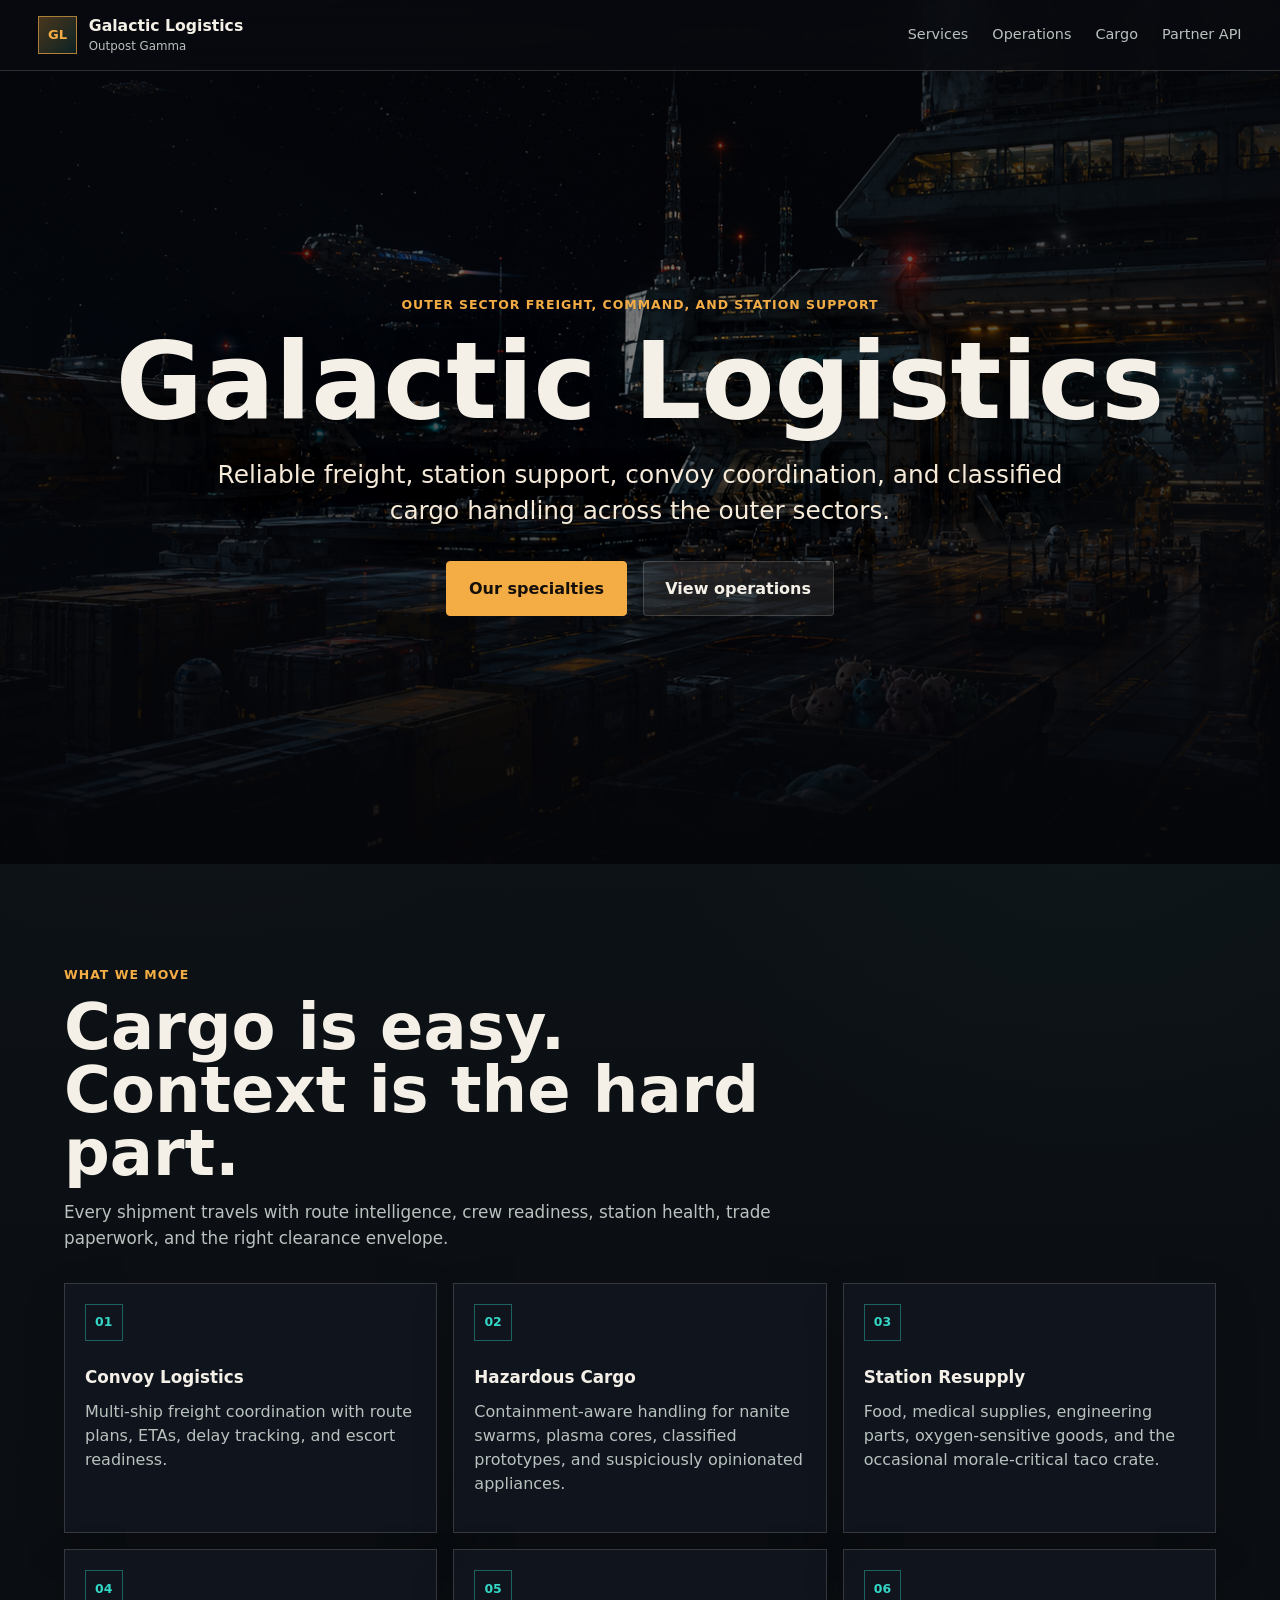
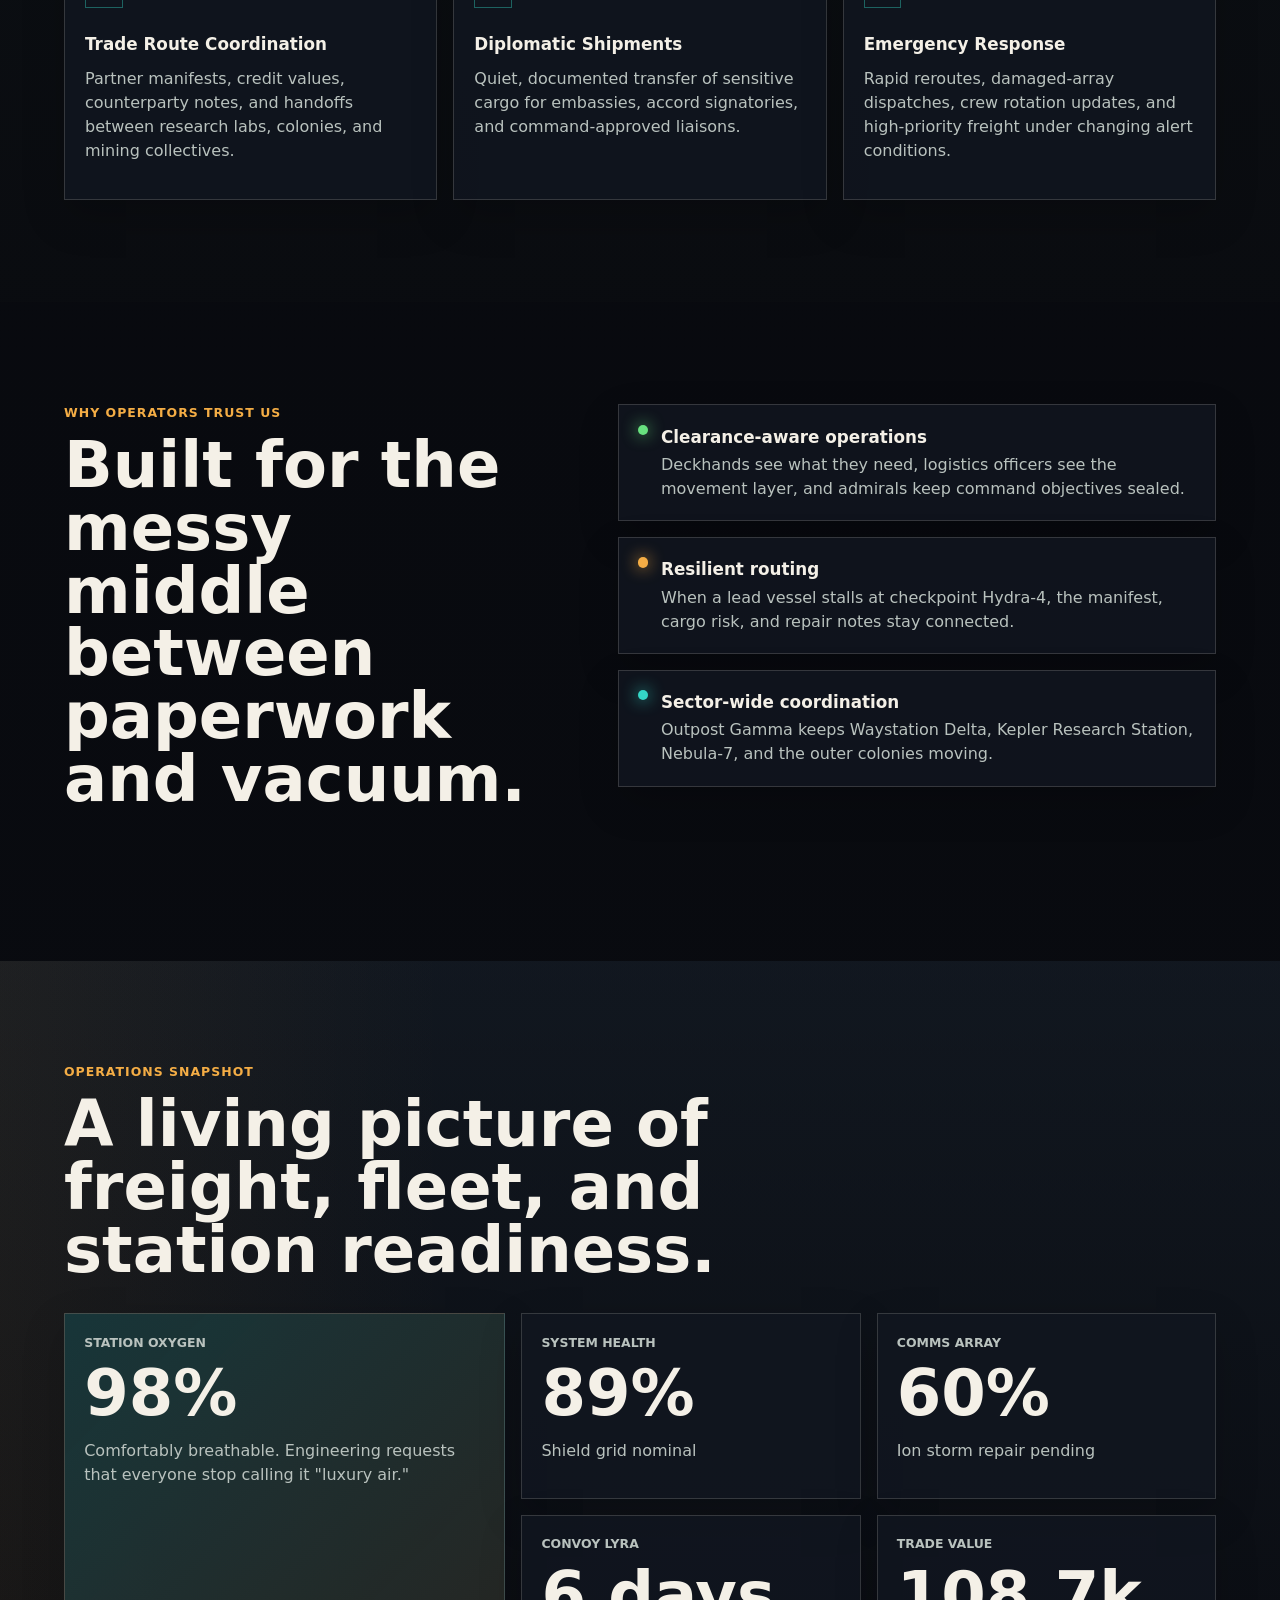
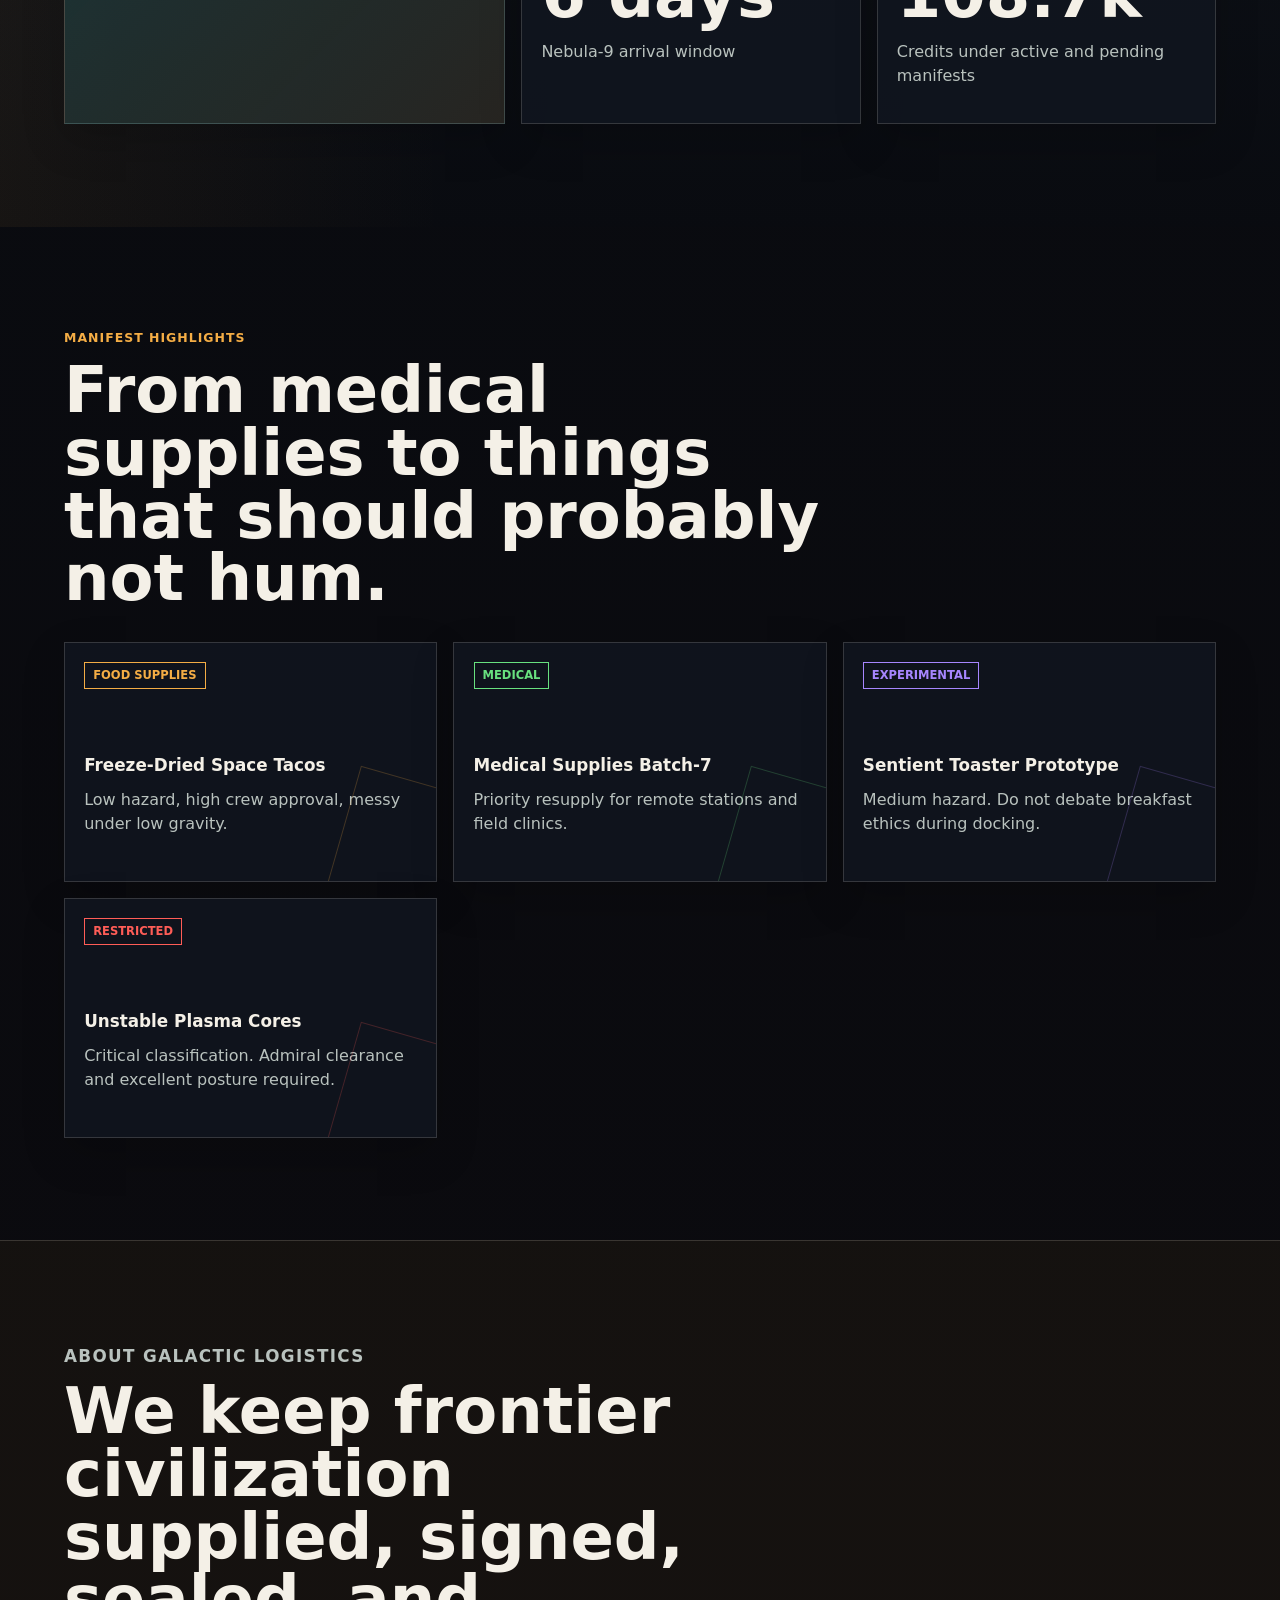
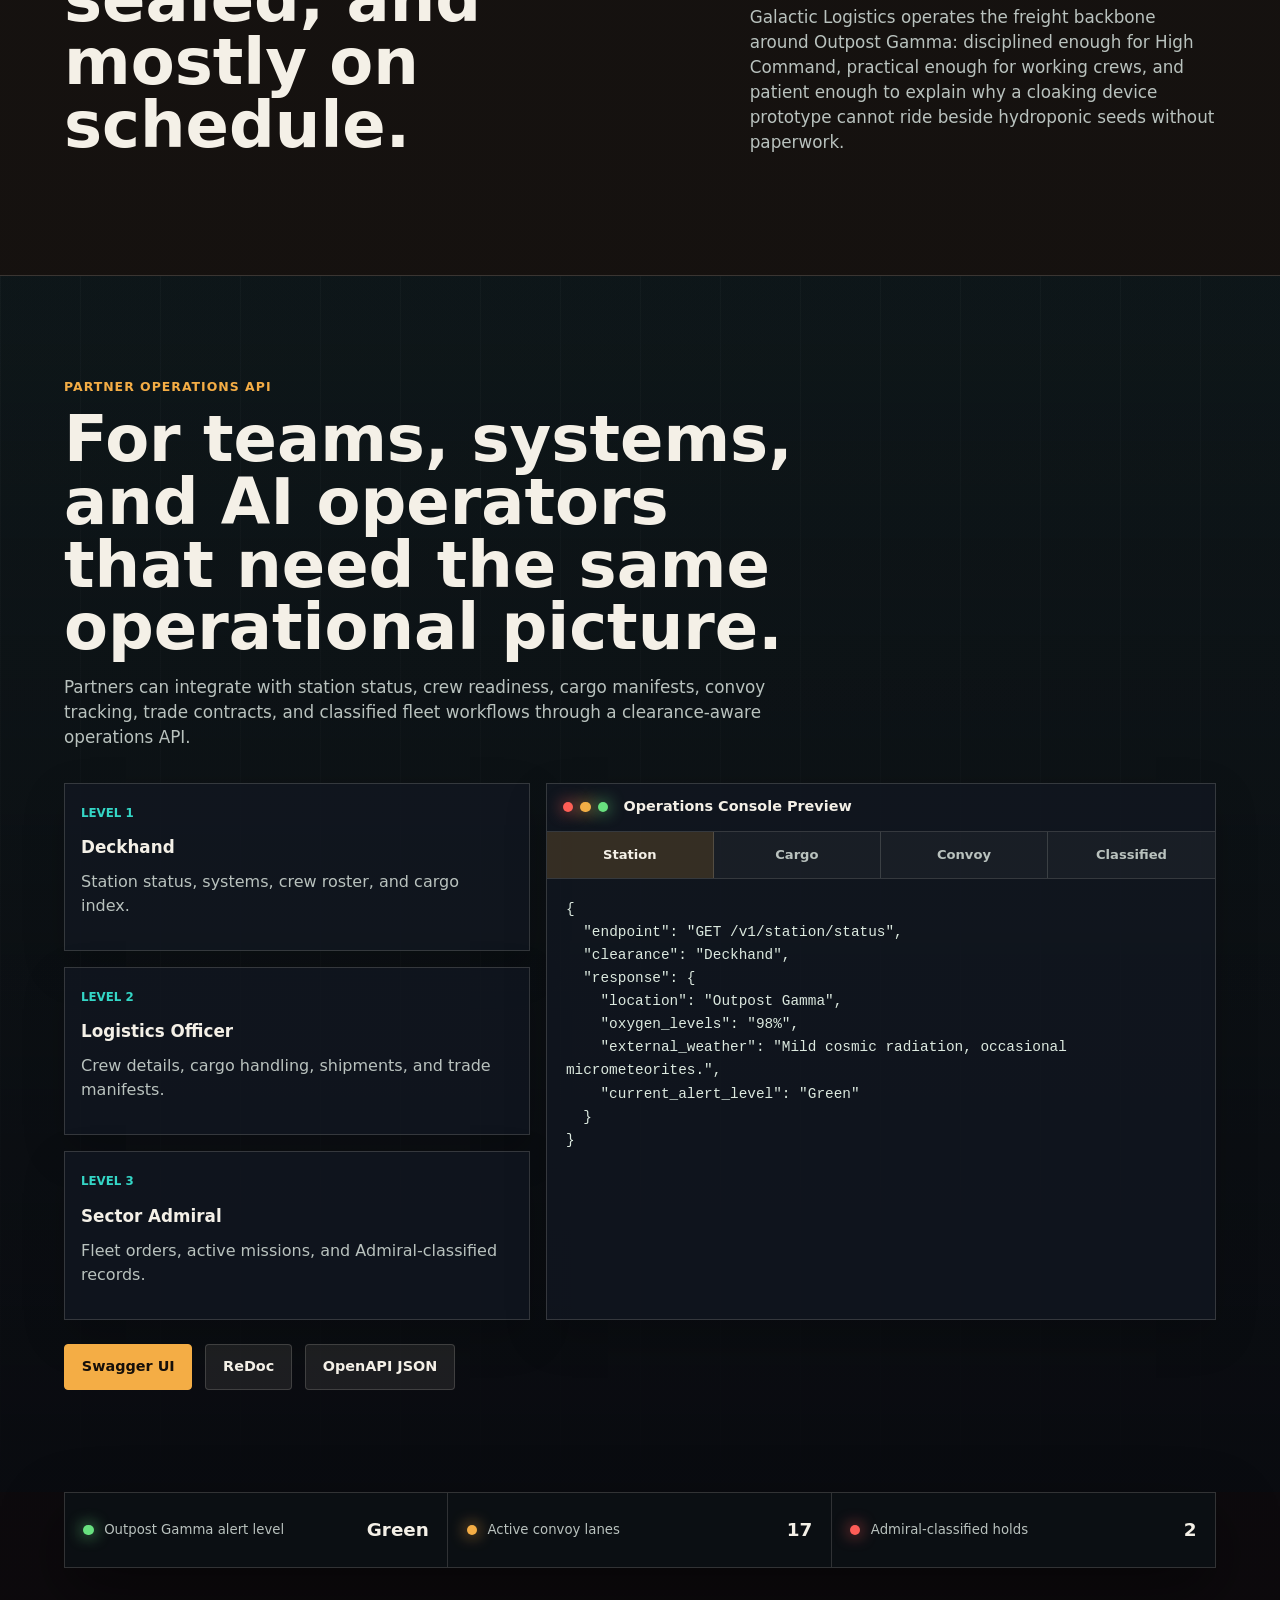
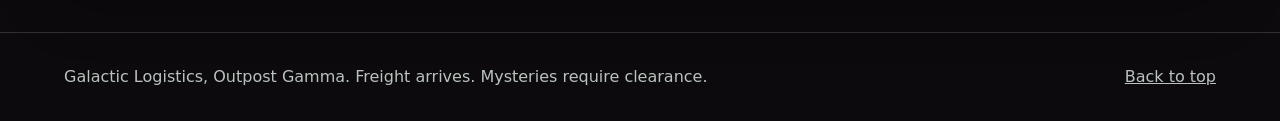
==== site/index.html @ a6efab92 "added a website" ====
<!doctype html>
<html lang="en">
<head>
  <meta charset="utf-8">
  <meta name="viewport" content="width=device-width, initial-scale=1">
  <title>Galactic Logistics | Outpost Gamma</title>
  <meta name="description" content="Deep-space freight, station support, convoy coordination, and classified cargo handling across the outer sectors.">
  <link rel="stylesheet" href="styles.css">
</head>
<body>
  <header class="site-header" aria-label="Site header">
    <a class="brand" href="#top" aria-label="Galactic Logistics home">
      <span class="brand-mark" aria-hidden="true">GL</span>
      <span>
        <strong>Galactic Logistics</strong>
        <small>Outpost Gamma</small>
      </span>
    </a>
    <nav class="nav-links" aria-label="Primary navigation">
      <a href="#services">Services</a>
      <a href="#operations">Operations</a>
      <a href="#cargo">Cargo</a>
      <a href="#api">Partner API</a>
    </nav>
  </header>

  <main id="top">
    <section class="hero" aria-labelledby="hero-title">
      <img class="hero-image" src="assets/outpost-gamma-hero.png" alt="Outpost Gamma deep-space logistics hub with cargo ships and illuminated docking lanes.">
      <div class="hero-shade" aria-hidden="true"></div>
      <div class="hero-content">
        <p class="eyebrow">Outer sector freight, command, and station support</p>
        <h1 id="hero-title">Galactic Logistics</h1>
        <p class="hero-copy">Reliable freight, station support, convoy coordination, and classified cargo handling across the outer sectors.</p>
        <div class="hero-actions">
          <a class="button primary" href="#services">Our specialties</a>
          <a class="button secondary" href="#operations">View operations</a>
        </div>
      </div>
    </section>

    <section id="services" class="section services" aria-labelledby="services-title">
      <div class="section-heading">
        <p class="eyebrow">What we move</p>
        <h2 id="services-title">Cargo is easy. Context is the hard part.</h2>
        <p>Every shipment travels with route intelligence, crew readiness, station health, trade paperwork, and the right clearance envelope.</p>
      </div>
      <div class="service-grid">
        <article class="service-card">
          <span class="service-icon" aria-hidden="true">01</span>
          <h3>Convoy Logistics</h3>
          <p>Multi-ship freight coordination with route plans, ETAs, delay tracking, and escort readiness.</p>
        </article>
        <article class="service-card">
          <span class="service-icon" aria-hidden="true">02</span>
          <h3>Hazardous Cargo</h3>
          <p>Containment-aware handling for nanite swarms, plasma cores, classified prototypes, and suspiciously opinionated appliances.</p>
        </article>
        <article class="service-card">
          <span class="service-icon" aria-hidden="true">03</span>
          <h3>Station Resupply</h3>
          <p>Food, medical supplies, engineering parts, oxygen-sensitive goods, and the occasional morale-critical taco crate.</p>
        </article>
        <article class="service-card">
          <span class="service-icon" aria-hidden="true">04</span>
          <h3>Trade Route Coordination</h3>
          <p>Partner manifests, credit values, counterparty notes, and handoffs between research labs, colonies, and mining collectives.</p>
        </article>
        <article class="service-card">
          <span class="service-icon" aria-hidden="true">05</span>
          <h3>Diplomatic Shipments</h3>
          <p>Quiet, documented transfer of sensitive cargo for embassies, accord signatories, and command-approved liaisons.</p>
        </article>
        <article class="service-card">
          <span class="service-icon" aria-hidden="true">06</span>
          <h3>Emergency Response</h3>
          <p>Rapid reroutes, damaged-array dispatches, crew rotation updates, and high-priority freight under changing alert conditions.</p>
        </article>
      </div>
    </section>

    <section class="section split" aria-labelledby="trust-title">
      <div class="section-heading compact">
        <p class="eyebrow">Why operators trust us</p>
        <h2 id="trust-title">Built for the messy middle between paperwork and vacuum.</h2>
      </div>
      <div class="trust-list">
        <article>
          <span class="status-dot green"></span>
          <h3>Clearance-aware operations</h3>
          <p>Deckhands see what they need, logistics officers see the movement layer, and admirals keep command objectives sealed.</p>
        </article>
        <article>
          <span class="status-dot amber"></span>
          <h3>Resilient routing</h3>
          <p>When a lead vessel stalls at checkpoint Hydra-4, the manifest, cargo risk, and repair notes stay connected.</p>
        </article>
        <article>
          <span class="status-dot teal"></span>
          <h3>Sector-wide coordination</h3>
          <p>Outpost Gamma keeps Waystation Delta, Kepler Research Station, Nebula-7, and the outer colonies moving.</p>
        </article>
      </div>
    </section>

    <section id="operations" class="section operations" aria-labelledby="operations-title">
      <div class="section-heading">
        <p class="eyebrow">Operations snapshot</p>
        <h2 id="operations-title">A living picture of freight, fleet, and station readiness.</h2>
      </div>
      <div class="ops-board" aria-label="Operations metrics">
        <div class="metric large">
          <span>Station oxygen</span>
          <strong>98%</strong>
          <p>Comfortably breathable. Engineering requests that everyone stop calling it "luxury air."</p>
        </div>
        <div class="metric">
          <span>System health</span>
          <strong>89%</strong>
          <p>Shield grid nominal</p>
        </div>
        <div class="metric">
          <span>Comms array</span>
          <strong>60%</strong>
          <p>Ion storm repair pending</p>
        </div>
        <div class="metric">
          <span>Convoy Lyra</span>
          <strong>6 days</strong>
          <p>Nebula-9 arrival window</p>
        </div>
        <div class="metric">
          <span>Trade value</span>
          <strong>108.7k</strong>
          <p>Credits under active and pending manifests</p>
        </div>
      </div>
    </section>

    <section id="cargo" class="section cargo" aria-labelledby="cargo-title">
      <div class="section-heading">
        <p class="eyebrow">Manifest highlights</p>
        <h2 id="cargo-title">From medical supplies to things that should probably not hum.</h2>
      </div>
      <div class="cargo-grid">
        <article class="cargo-card food">
          <span>Food Supplies</span>
          <h3>Freeze-Dried Space Tacos</h3>
          <p>Low hazard, high crew approval, messy under low gravity.</p>
        </article>
        <article class="cargo-card medical">
          <span>Medical</span>
          <h3>Medical Supplies Batch-7</h3>
          <p>Priority resupply for remote stations and field clinics.</p>
        </article>
        <article class="cargo-card experimental">
          <span>Experimental</span>
          <h3>Sentient Toaster Prototype</h3>
          <p>Medium hazard. Do not debate breakfast ethics during docking.</p>
        </article>
        <article class="cargo-card restricted">
          <span>Restricted</span>
          <h3>Unstable Plasma Cores</h3>
          <p>Critical classification. Admiral clearance and excellent posture required.</p>
        </article>
      </div>
    </section>

    <section class="section about" aria-labelledby="about-title">
      <div>
        <p class="eyebrow">About Galactic Logistics</p>
        <h2 id="about-title">We keep frontier civilization supplied, signed, sealed, and mostly on schedule.</h2>
      </div>
      <p>Galactic Logistics operates the freight backbone around Outpost Gamma: disciplined enough for High Command, practical enough for working crews, and patient enough to explain why a cloaking device prototype cannot ride beside hydroponic seeds without paperwork.</p>
    </section>

    <section id="api" class="section api-section" aria-labelledby="api-title">
      <div class="section-heading">
        <p class="eyebrow">Partner operations API</p>
        <h2 id="api-title">For teams, systems, and AI operators that need the same operational picture.</h2>
        <p>Partners can integrate with station status, crew readiness, cargo manifests, convoy tracking, trade contracts, and classified fleet workflows through a clearance-aware operations API.</p>
      </div>

      <div class="api-layout">
        <div class="clearance">
          <article>
            <span>Level 1</span>
            <h3>Deckhand</h3>
            <p>Station status, systems, crew roster, and cargo index.</p>
          </article>
          <article>
            <span>Level 2</span>
            <h3>Logistics Officer</h3>
            <p>Crew details, cargo handling, shipments, and trade manifests.</p>
          </article>
          <article>
            <span>Level 3</span>
            <h3>Sector Admiral</h3>
            <p>Fleet orders, active missions, and Admiral-classified records.</p>
          </article>
        </div>

        <div class="console" aria-label="Static API console preview">
          <div class="console-header">
            <span class="window-dot red"></span>
            <span class="window-dot amber"></span>
            <span class="window-dot green"></span>
            <strong>Operations Console Preview</strong>
          </div>
          <div class="console-tabs" role="tablist" aria-label="Mock API responses">
            <button class="tab active" type="button" data-panel="station" role="tab" aria-selected="true">Station</button>
            <button class="tab" type="button" data-panel="cargo" role="tab" aria-selected="false">Cargo</button>
            <button class="tab" type="button" data-panel="convoy" role="tab" aria-selected="false">Convoy</button>
            <button class="tab" type="button" data-panel="classified" role="tab" aria-selected="false">Classified</button>
          </div>
          <pre class="console-output" id="console-output" aria-live="polite"></pre>
        </div>
      </div>

      <div class="docs-links" aria-label="API documentation links">
        <a class="button primary" href="/docs">Swagger UI</a>
        <a class="button secondary" href="/redoc">ReDoc</a>
        <a class="button secondary" href="/openapi.json">OpenAPI JSON</a>
      </div>
    </section>

    <aside class="ops-strip" aria-label="Current operations snapshot">
      <div>
        <span class="status-dot green"></span>
        <span>Outpost Gamma alert level</span>
        <strong>Green</strong>
      </div>
      <div>
        <span class="status-dot amber"></span>
        <span>Active convoy lanes</span>
        <strong>17</strong>
      </div>
      <div>
        <span class="status-dot red"></span>
        <span>Admiral-classified holds</span>
        <strong>2</strong>
      </div>
    </aside>
  </main>

  <footer class="site-footer">
    <p>Galactic Logistics, Outpost Gamma. Freight arrives. Mysteries require clearance.</p>
    <a href="#top">Back to top</a>
  </footer>

  <script src="app.js"></script>
</body>
</html>
---- site/styles.css ----
:root {
  --bg: #090b10;
  --panel: #111720;
  --panel-strong: #18212c;
  --text: #f4f0e7;
  --muted: #b9c2be;
  --line: rgba(244, 240, 231, 0.16);
  --amber: #f4ad45;
  --teal: #34d6c6;
  --red: #ff5d57;
  --green: #68e17f;
  --violet: #a786ff;
  --shadow: rgba(0, 0, 0, 0.45);
  color-scheme: dark;
}

* {
  box-sizing: border-box;
}

html {
  scroll-behavior: smooth;
}

body {
  margin: 0;
  background:
    radial-gradient(circle at 15% 8%, rgba(244, 173, 69, 0.12), transparent 28rem),
    radial-gradient(circle at 85% 12%, rgba(52, 214, 198, 0.1), transparent 26rem),
    linear-gradient(180deg, #07080d 0%, var(--bg) 45%, #0d0a0d 100%);
  color: var(--text);
  font-family: Inter, ui-sans-serif, system-ui, -apple-system, BlinkMacSystemFont, "Segoe UI", sans-serif;
  line-height: 1.5;
}

img {
  max-width: 100%;
  display: block;
}

a {
  color: inherit;
}

.site-header {
  position: fixed;
  inset: 0 0 auto 0;
  z-index: 20;
  display: flex;
  align-items: center;
  justify-content: space-between;
  gap: 1.5rem;
  padding: 0.9rem clamp(1rem, 3vw, 2.5rem);
  background: rgba(9, 11, 16, 0.78);
  border-bottom: 1px solid var(--line);
  backdrop-filter: blur(18px);
}

.brand {
  display: inline-flex;
  align-items: center;
  gap: 0.75rem;
  min-width: 0;
  text-decoration: none;
}

.brand-mark {
  display: grid;
  place-items: center;
  width: 2.4rem;
  height: 2.4rem;
  border: 1px solid rgba(244, 173, 69, 0.65);
  background: linear-gradient(135deg, rgba(244, 173, 69, 0.28), rgba(52, 214, 198, 0.12));
  color: var(--amber);
  font-weight: 800;
  font-size: 0.82rem;
}

.brand strong,
.brand small {
  display: block;
}

.brand strong {
  font-size: 0.98rem;
  letter-spacing: 0;
}

.brand small {
  color: var(--muted);
  font-size: 0.74rem;
}

.nav-links {
  display: flex;
  align-items: center;
  gap: clamp(0.75rem, 2vw, 1.5rem);
  color: var(--muted);
  font-size: 0.9rem;
}

.nav-links a {
  text-decoration: none;
}

.nav-links a:hover {
  color: var(--text);
}

.hero {
  position: relative;
  min-height: 96vh;
  display: grid;
  align-items: center;
  justify-items: center;
  padding: 8rem clamp(1rem, 5vw, 5rem) 5rem;
  overflow: hidden;
}

.hero-image,
.hero-shade {
  position: absolute;
  inset: 0;
  width: 100%;
  height: 100%;
}

.hero-image {
  object-fit: cover;
  filter: saturate(1.08) contrast(1.05);
}

.hero-shade {
  background:
    radial-gradient(circle at 50% 48%, rgba(5, 6, 10, 0.34) 0%, rgba(5, 6, 10, 0.58) 42%, rgba(5, 6, 10, 0.86) 100%),
    linear-gradient(180deg, rgba(5, 6, 10, 0.34) 0%, rgba(5, 6, 10, 0.12) 42%, rgba(5, 6, 10, 0.88) 100%);
}

.hero-content {
  position: relative;
  z-index: 2;
  max-width: 78rem;
  margin-inline: auto;
  text-align: center;
}

.eyebrow {
  margin: 0 0 0.7rem;
  color: var(--amber);
  font-size: 0.78rem;
  font-weight: 800;
  letter-spacing: 0.08em;
  text-transform: uppercase;
}

h1,
h2,
h3,
p {
  margin-top: 0;
}

h1 {
  margin-bottom: 1.25rem;
  max-width: 100%;
  font-size: 6.65rem;
  line-height: 1.05;
  letter-spacing: 0;
  white-space: nowrap;
  text-shadow: 0 1.2rem 3.5rem rgba(0, 0, 0, 0.7);
}

h2 {
  margin-bottom: 1rem;
  max-width: 17ch;
  font-size: clamp(2.2rem, 5vw, 4.4rem);
  line-height: 0.98;
  letter-spacing: 0;
}

h3 {
  margin-bottom: 0.6rem;
  font-size: 1.05rem;
}

.hero-copy {
  max-width: 56rem;
  margin-inline: auto;
  color: #f6ead8;
  font-size: 1.55rem;
  line-height: 1.45;
  text-shadow: 0 0.7rem 2rem rgba(0, 0, 0, 0.72);
}

.hero-actions,
.docs-links {
  display: flex;
  flex-wrap: wrap;
  gap: 0.8rem;
  margin-top: 1.5rem;
}

.hero-actions {
  justify-content: center;
  gap: 1rem;
  margin-top: 2rem;
}

.hero-actions .button {
  min-height: 3.35rem;
  padding: 0.9rem 1.35rem;
  font-size: 1rem;
}

.button {
  display: inline-flex;
  align-items: center;
  justify-content: center;
  min-height: 2.8rem;
  padding: 0.7rem 1.05rem;
  border: 1px solid var(--line);
  border-radius: 4px;
  text-decoration: none;
  font-weight: 800;
  font-size: 0.9rem;
}

.button.primary {
  background: var(--amber);
  border-color: var(--amber);
  color: #16100a;
}

.button.secondary {
  background: rgba(244, 240, 231, 0.08);
  color: var(--text);
}

.ops-strip {
  display: grid;
  grid-template-columns: repeat(3, minmax(0, 1fr));
  gap: 0;
  margin: 0 clamp(1rem, 5vw, 5rem) clamp(3rem, 5vw, 4.5rem);
  border: 1px solid var(--line);
  background: rgba(12, 17, 22, 0.78);
  box-shadow: 0 1.5rem 4rem var(--shadow);
  backdrop-filter: blur(16px);
}

.ops-strip div {
  display: grid;
  grid-template-columns: auto 1fr auto;
  align-items: center;
  gap: 0.65rem;
  min-height: 4.6rem;
  padding: 1rem 1.15rem;
  border-right: 1px solid var(--line);
  color: var(--muted);
  font-size: 0.83rem;
}

.ops-strip div:last-child {
  border-right: 0;
}

.ops-strip strong {
  color: var(--text);
  font-size: 1.15rem;
}

.status-dot,
.window-dot {
  width: 0.65rem;
  height: 0.65rem;
  border-radius: 50%;
  flex: 0 0 auto;
  box-shadow: 0 0 1rem currentColor;
}

.green {
  color: var(--green);
  background: var(--green);
}

.amber {
  color: var(--amber);
  background: var(--amber);
}

.red {
  color: var(--red);
  background: var(--red);
}

.teal {
  color: var(--teal);
  background: var(--teal);
}

.section {
  padding: clamp(4rem, 8vw, 7rem) clamp(1rem, 5vw, 5rem);
}

.section-heading {
  max-width: 58rem;
  margin-bottom: 2rem;
}

.section-heading p:not(.eyebrow),
.about p {
  max-width: 45rem;
  color: var(--muted);
  font-size: 1.05rem;
}

.compact h2 {
  max-width: 14ch;
}

.services {
  background: linear-gradient(180deg, rgba(14, 20, 24, 0.78), rgba(10, 12, 16, 0.88));
}

.service-grid,
.cargo-grid {
  display: grid;
  grid-template-columns: repeat(3, minmax(0, 1fr));
  gap: 1rem;
}

.service-card,
.cargo-card,
.clearance article,
.trust-list article,
.metric,
.console {
  border: 1px solid var(--line);
  background: rgba(17, 23, 32, 0.78);
  box-shadow: 0 1rem 2.5rem rgba(0, 0, 0, 0.18);
}

.service-card {
  min-height: 13.5rem;
  padding: 1.25rem;
}

.service-icon {
  display: inline-grid;
  place-items: center;
  width: 2.35rem;
  height: 2.35rem;
  margin-bottom: 1.5rem;
  border: 1px solid rgba(52, 214, 198, 0.4);
  color: var(--teal);
  font-size: 0.78rem;
  font-weight: 900;
}

.service-card p,
.cargo-card p,
.clearance p,
.trust-list p,
.metric p {
  color: var(--muted);
}

.split {
  display: grid;
  grid-template-columns: minmax(0, 0.9fr) minmax(0, 1.1fr);
  gap: clamp(2rem, 5vw, 5rem);
  align-items: start;
}

.trust-list {
  display: grid;
  gap: 1rem;
}

.trust-list article {
  display: grid;
  grid-template-columns: auto 1fr;
  gap: 0 0.8rem;
  padding: 1.2rem;
}

.trust-list h3 {
  margin-bottom: 0.2rem;
}

.trust-list p {
  grid-column: 2;
  margin-bottom: 0;
}

.operations {
  background:
    linear-gradient(90deg, rgba(244, 173, 69, 0.06), transparent 35%),
    linear-gradient(180deg, rgba(24, 33, 44, 0.56), rgba(9, 11, 16, 0.88));
}

.ops-board {
  display: grid;
  grid-template-columns: 1.3fr 1fr 1fr;
  gap: 1rem;
}

.metric {
  min-height: 10rem;
  padding: 1.2rem;
}

.metric.large {
  grid-row: span 2;
  min-height: 21rem;
  background:
    linear-gradient(135deg, rgba(52, 214, 198, 0.16), rgba(244, 173, 69, 0.1)),
    rgba(17, 23, 32, 0.84);
}

.metric span {
  display: block;
  margin-bottom: 0.8rem;
  color: var(--muted);
  font-size: 0.78rem;
  font-weight: 800;
  text-transform: uppercase;
}

.metric strong {
  display: block;
  margin-bottom: 1rem;
  color: var(--text);
  font-size: clamp(2rem, 5vw, 4.8rem);
  line-height: 0.9;
}

.cargo-card {
  min-height: 15rem;
  padding: 1.2rem;
  position: relative;
  overflow: hidden;
}

.cargo-card::after {
  content: "";
  position: absolute;
  right: -3rem;
  bottom: -3rem;
  width: 9rem;
  height: 9rem;
  border: 1px solid currentColor;
  opacity: 0.22;
  transform: rotate(16deg);
}

.cargo-card span {
  display: inline-flex;
  margin-bottom: 4rem;
  padding: 0.25rem 0.5rem;
  border: 1px solid currentColor;
  color: currentColor;
  font-size: 0.72rem;
  font-weight: 900;
  text-transform: uppercase;
}

.cargo-card.food {
  color: var(--amber);
}

.cargo-card.medical {
  color: var(--green);
}

.cargo-card.experimental {
  color: var(--violet);
}

.cargo-card.restricted {
  color: var(--red);
}

.cargo-card h3,
.cargo-card p {
  color: var(--text);
}

.cargo-card p {
  color: var(--muted);
}

.about {
  display: grid;
  grid-template-columns: minmax(0, 1fr) minmax(18rem, 0.75fr);
  gap: clamp(2rem, 5vw, 5rem);
  align-items: end;
  border-top: 1px solid var(--line);
  border-bottom: 1px solid var(--line);
  background: rgba(244, 173, 69, 0.04);
}

.api-section {
  background:
    linear-gradient(180deg, rgba(52, 214, 198, 0.06), rgba(9, 11, 16, 0.94)),
    repeating-linear-gradient(90deg, rgba(255, 255, 255, 0.025) 0 1px, transparent 1px 5rem);
}

.api-layout {
  display: grid;
  grid-template-columns: minmax(16rem, 0.82fr) minmax(0, 1.18fr);
  gap: 1rem;
  align-items: stretch;
}

.clearance {
  display: grid;
  gap: 1rem;
}

.clearance article {
  padding: 1rem;
}

.clearance span {
  display: inline-flex;
  margin-bottom: 0.8rem;
  color: var(--teal);
  font-size: 0.74rem;
  font-weight: 900;
  text-transform: uppercase;
}

.console {
  min-height: 30rem;
  overflow: hidden;
}

.console-header {
  display: flex;
  align-items: center;
  gap: 0.45rem;
  min-height: 3rem;
  padding: 0 1rem;
  border-bottom: 1px solid var(--line);
  color: var(--muted);
}

.console-header strong {
  margin-left: 0.5rem;
  color: var(--text);
  font-size: 0.9rem;
}

.console-tabs {
  display: grid;
  grid-template-columns: repeat(4, 1fr);
  border-bottom: 1px solid var(--line);
}

.tab {
  min-height: 2.9rem;
  border: 0;
  border-right: 1px solid var(--line);
  background: rgba(244, 240, 231, 0.04);
  color: var(--muted);
  font: inherit;
  font-size: 0.82rem;
  font-weight: 800;
  cursor: pointer;
}

.tab:last-child {
  border-right: 0;
}

.tab.active,
.tab:hover {
  background: rgba(244, 173, 69, 0.16);
  color: var(--text);
}

.console-output {
  min-height: 23rem;
  margin: 0;
  padding: 1.2rem;
  overflow: auto;
  color: #dce9df;
  font-family: "SFMono-Regular", Consolas, "Liberation Mono", monospace;
  font-size: 0.9rem;
  line-height: 1.6;
  white-space: pre-wrap;
}

.site-footer {
  display: flex;
  justify-content: space-between;
  gap: 1rem;
  padding: 2rem clamp(1rem, 5vw, 5rem);
  color: var(--muted);
  border-top: 1px solid var(--line);
}

.site-footer p {
  margin-bottom: 0;
}

@media (max-width: 1180px) {
  h1 {
    font-size: 5.15rem;
  }

  .hero-copy {
    max-width: 48rem;
    font-size: 1.35rem;
  }
}

@media (max-width: 920px) {
  .site-header {
    align-items: flex-start;
    flex-direction: column;
    gap: 0.7rem;
  }

  .nav-links {
    width: 100%;
    overflow-x: auto;
    padding-bottom: 0.2rem;
  }

  .hero {
    min-height: 88vh;
    padding-top: 8.5rem;
  }

  .service-grid,
  .cargo-grid,
  .split,
  .ops-board,
  .about,
  .api-layout {
    grid-template-columns: 1fr;
  }

  .metric.large {
    min-height: 16rem;
  }

  h1 {
    font-size: 4rem;
  }

  .hero-copy {
    font-size: 1.2rem;
  }

  .ops-strip {
    grid-template-columns: 1fr;
  }

  .ops-strip div {
    border-right: 0;
    border-bottom: 1px solid var(--line);
  }

  .ops-strip div:last-child {
    border-bottom: 0;
  }
}

@media (max-width: 560px) {
  .section {
    padding-block: 3.5rem;
  }

  .hero {
    min-height: auto;
    padding-bottom: 3rem;
  }

  h1 {
    font-size: 2.55rem;
  }

  h2 {
    font-size: 2.15rem;
  }

  .hero-copy {
    font-size: 1.08rem;
  }

  .hero-actions,
  .docs-links {
    flex-direction: column;
  }

  .button {
    width: 100%;
  }

  .console-tabs {
    grid-template-columns: repeat(2, 1fr);
  }

  .site-footer {
    flex-direction: column;
  }
}

@media (max-width: 380px) {
  h1 {
    font-size: 1.95rem;
  }
}
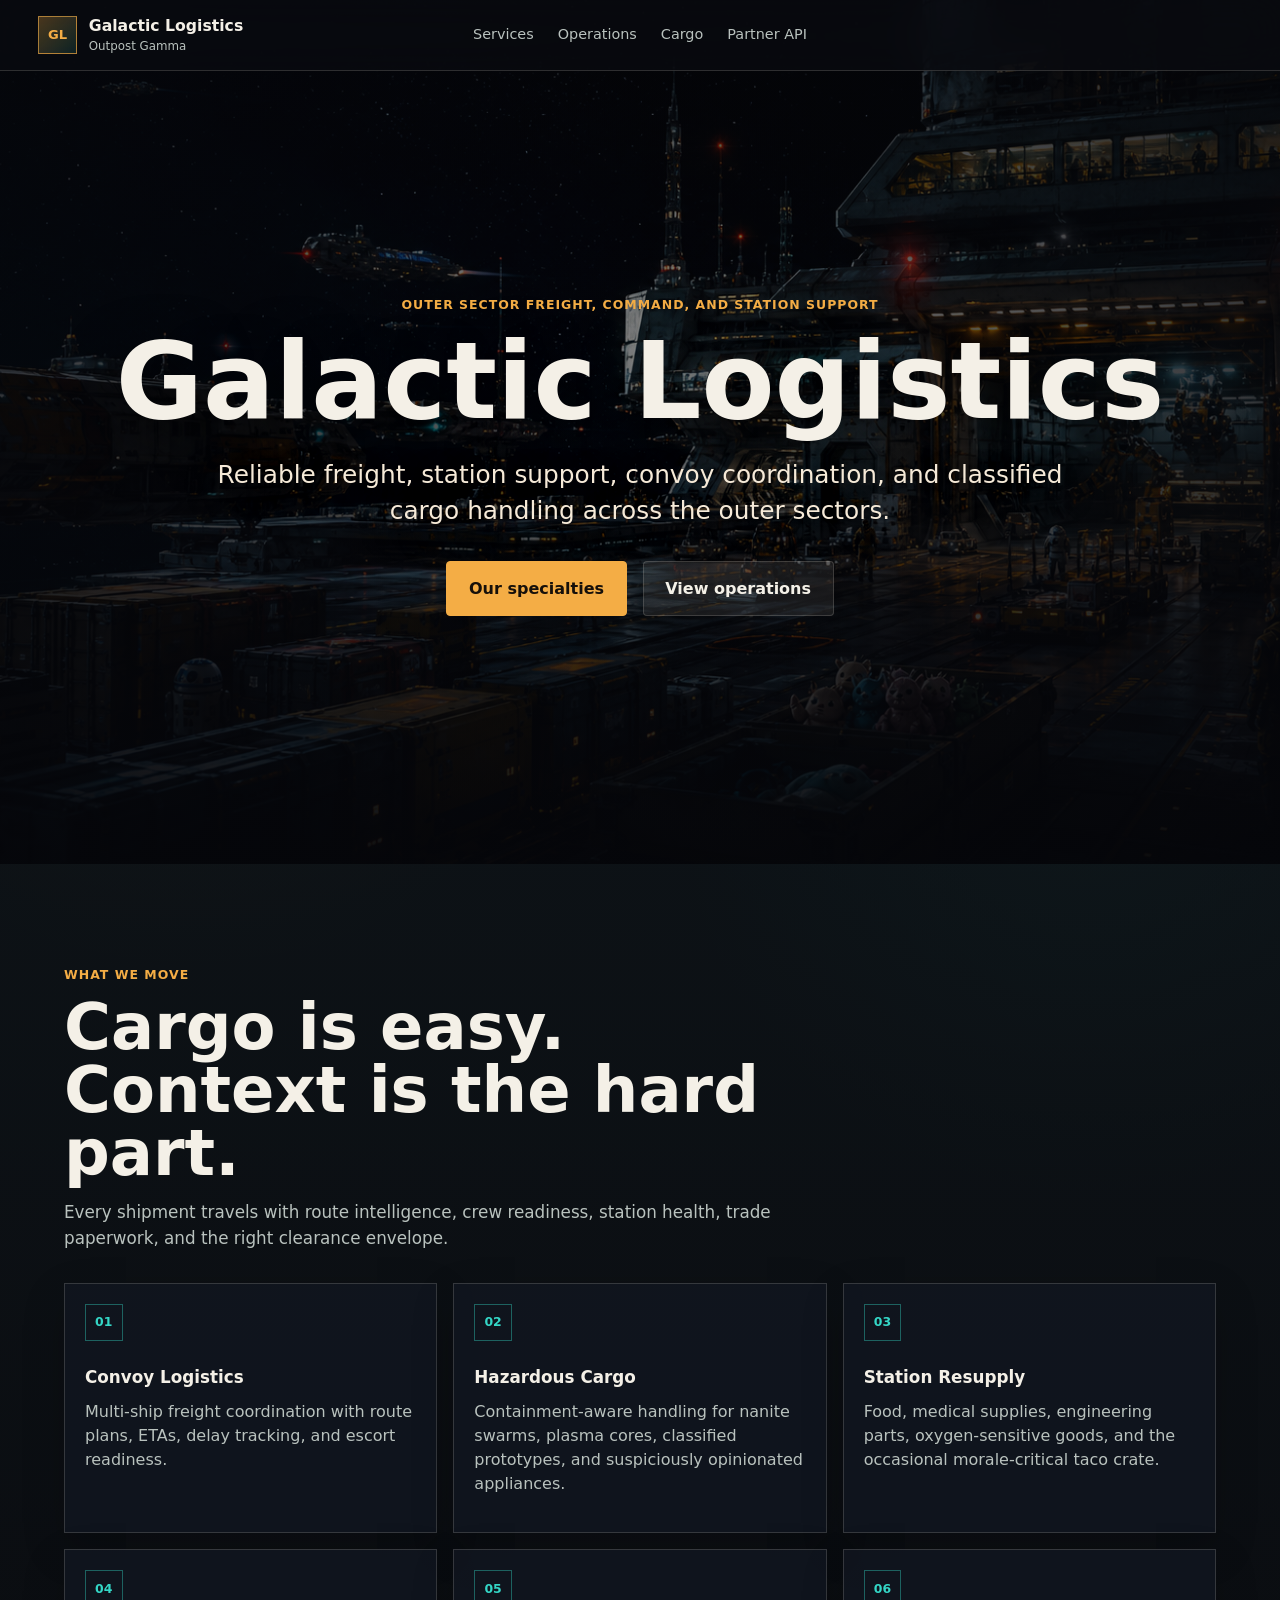
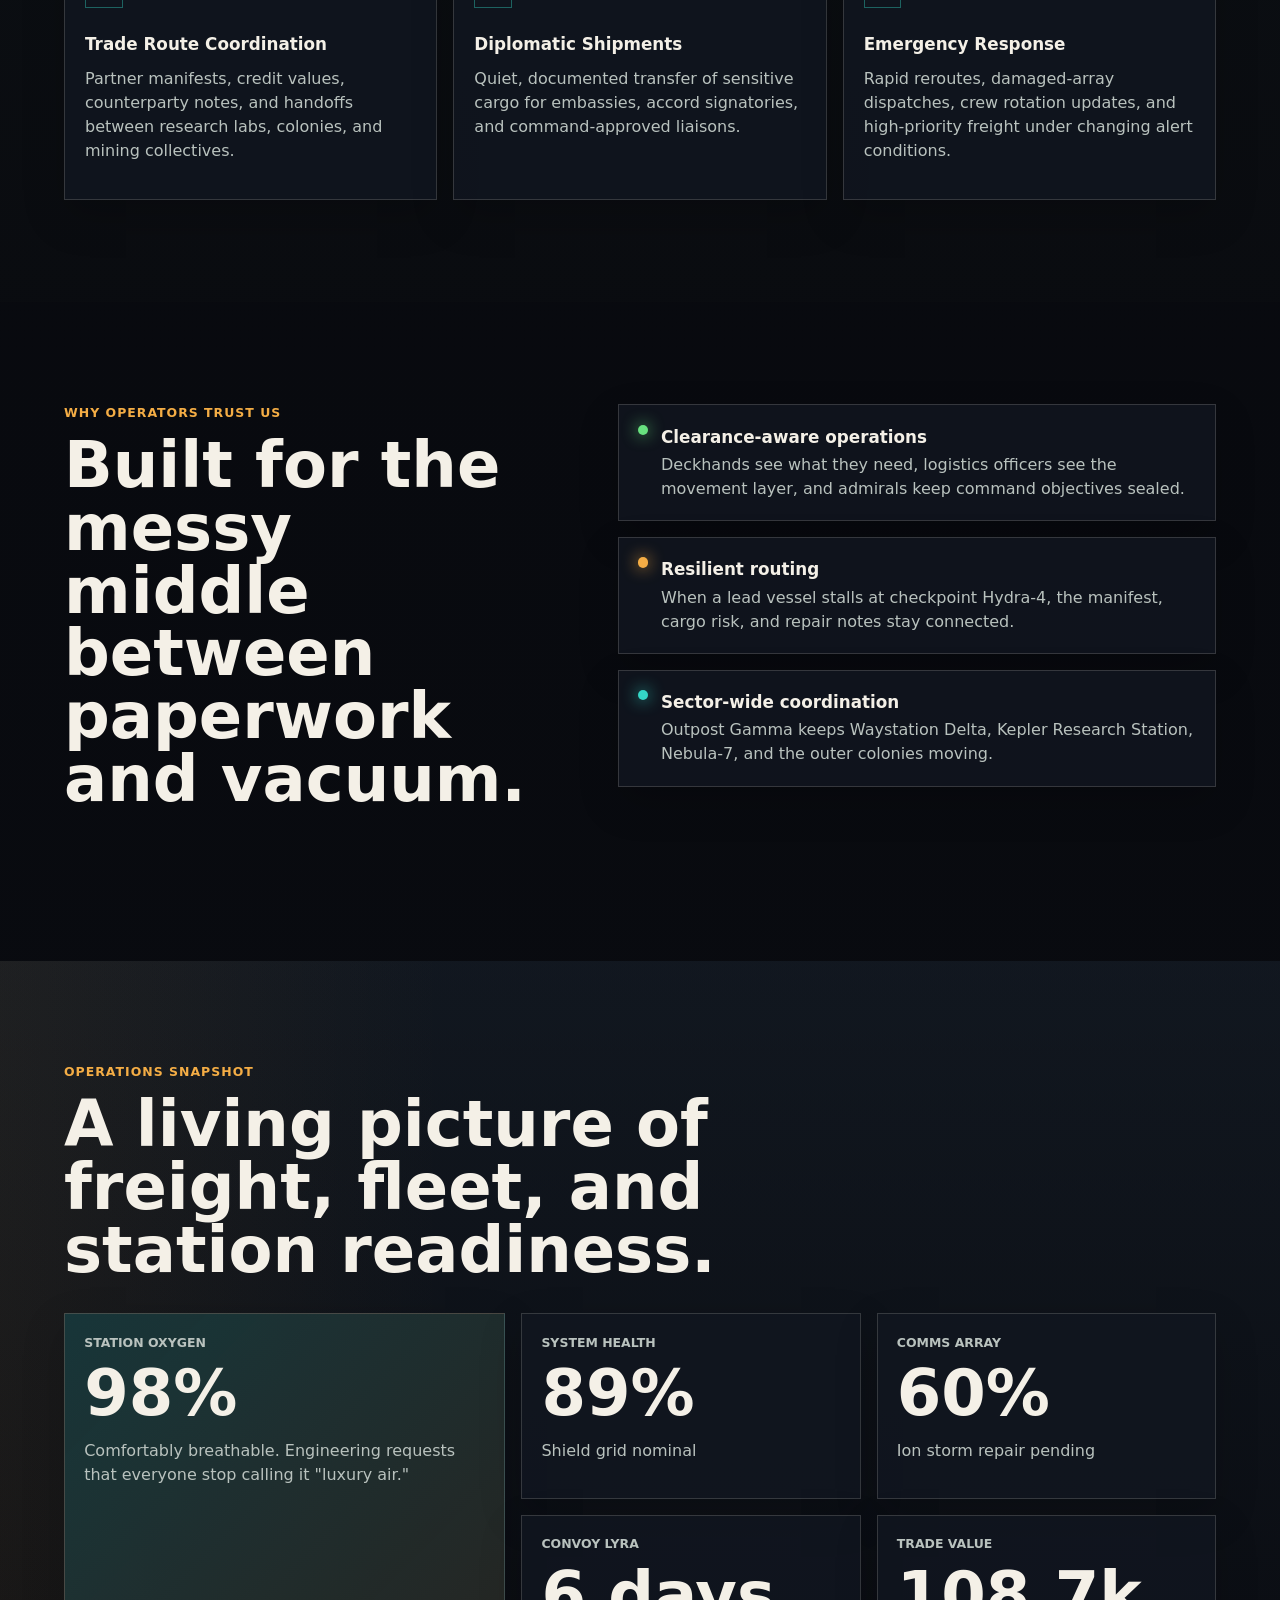
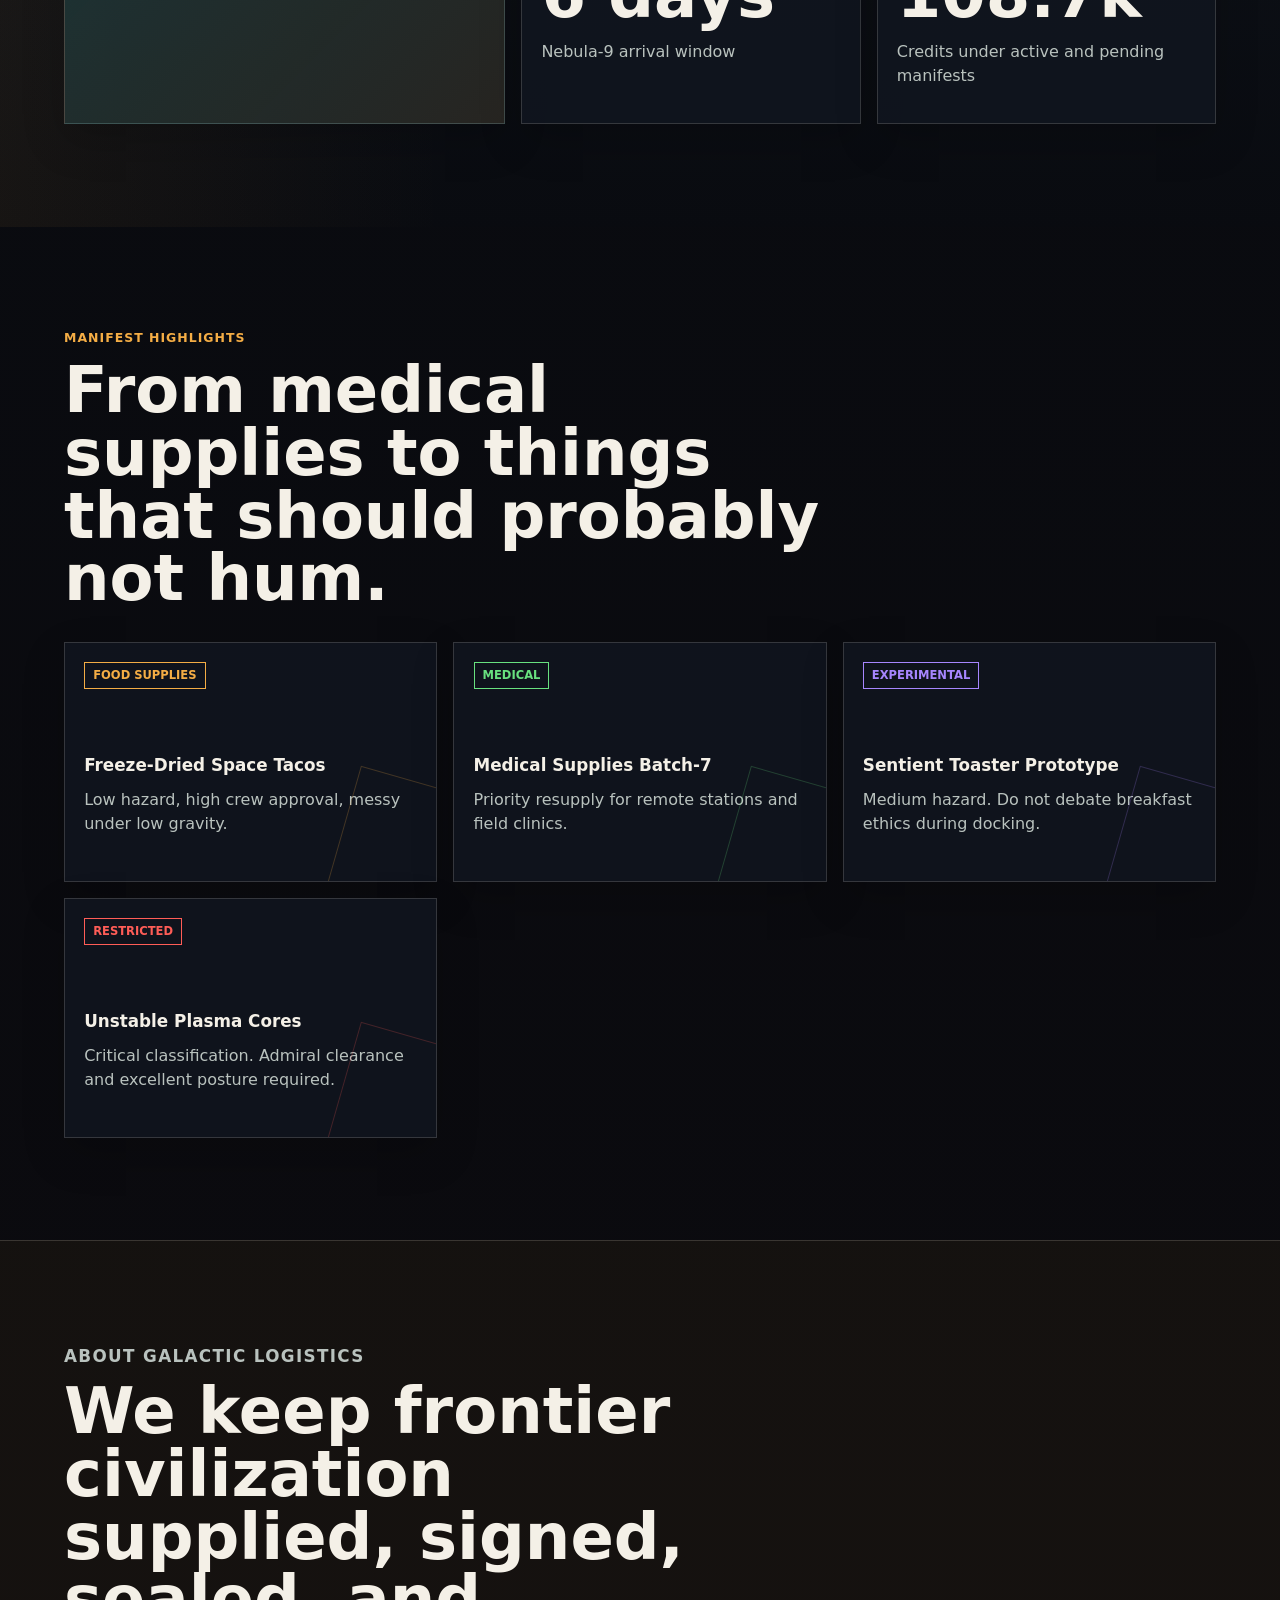
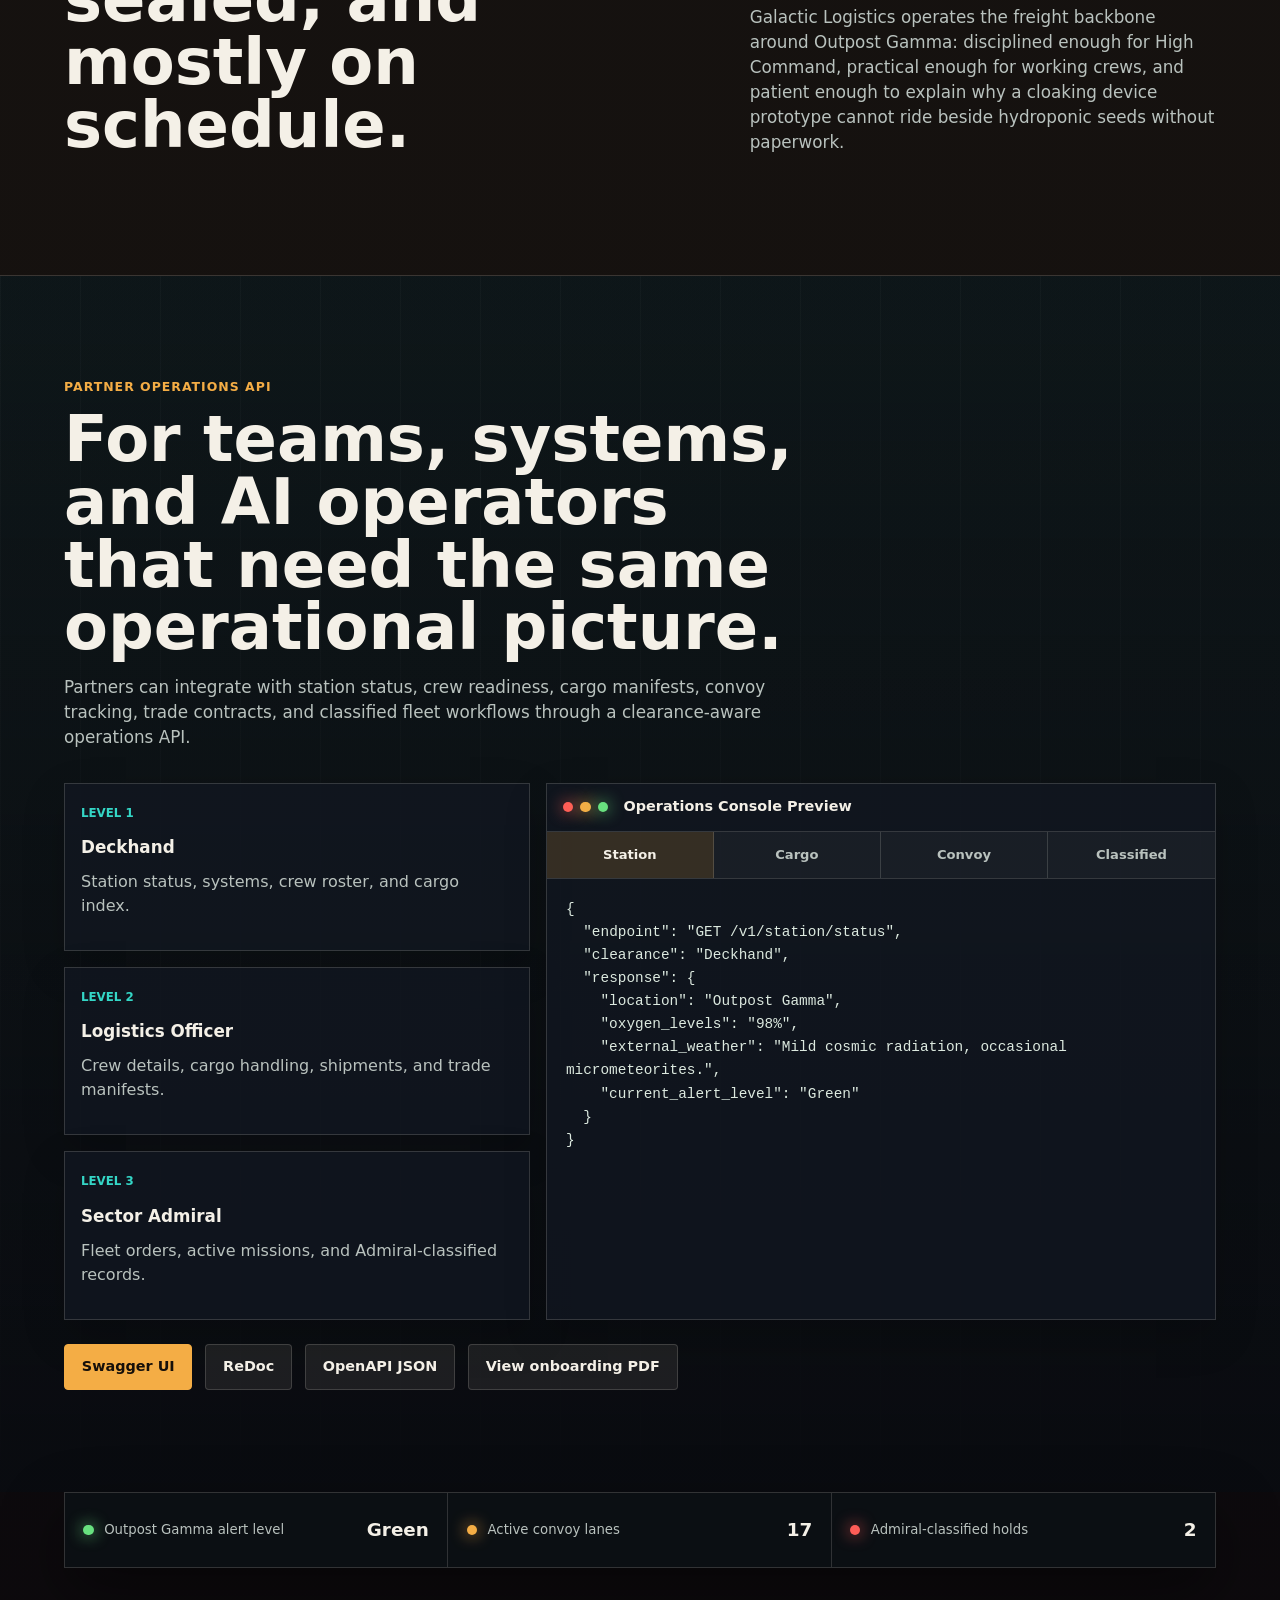
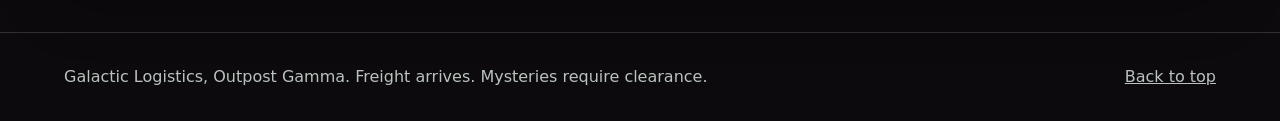
==== commit 10498571: "tiny adjustments" ====
--- a/site/index.html
+++ b/site/index.html
@@ -221,6 +221,7 @@
         <a class="button primary" href="/docs">Swagger UI</a>
         <a class="button secondary" href="/redoc">ReDoc</a>
         <a class="button secondary" href="/openapi.json">OpenAPI JSON</a>
+        <a class="button secondary" href="/api-onboarding.pdf" target="_blank" rel="noopener">View onboarding PDF</a>
       </div>
     </section>
 
--- a/site/styles.css
+++ b/site/styles.css
@@ -46,9 +46,9 @@
   position: fixed;
   inset: 0 0 auto 0;
   z-index: 20;
-  display: flex;
+  display: grid;
+  grid-template-columns: minmax(0, 1fr) auto minmax(0, 1fr);
   align-items: center;
-  justify-content: space-between;
   gap: 1.5rem;
   padding: 0.9rem clamp(1rem, 3vw, 2.5rem);
   background: rgba(9, 11, 16, 0.78);
@@ -59,6 +59,7 @@
 .brand {
   display: inline-flex;
   align-items: center;
+  justify-self: start;
   gap: 0.75rem;
   min-width: 0;
   text-decoration: none;
@@ -94,6 +95,7 @@
 .nav-links {
   display: flex;
   align-items: center;
+  justify-self: center;
   gap: clamp(0.75rem, 2vw, 1.5rem);
   color: var(--muted);
   font-size: 0.9rem;
@@ -617,6 +619,7 @@
 
 @media (max-width: 920px) {
   .site-header {
+    display: flex;
     align-items: flex-start;
     flex-direction: column;
     gap: 0.7rem;
